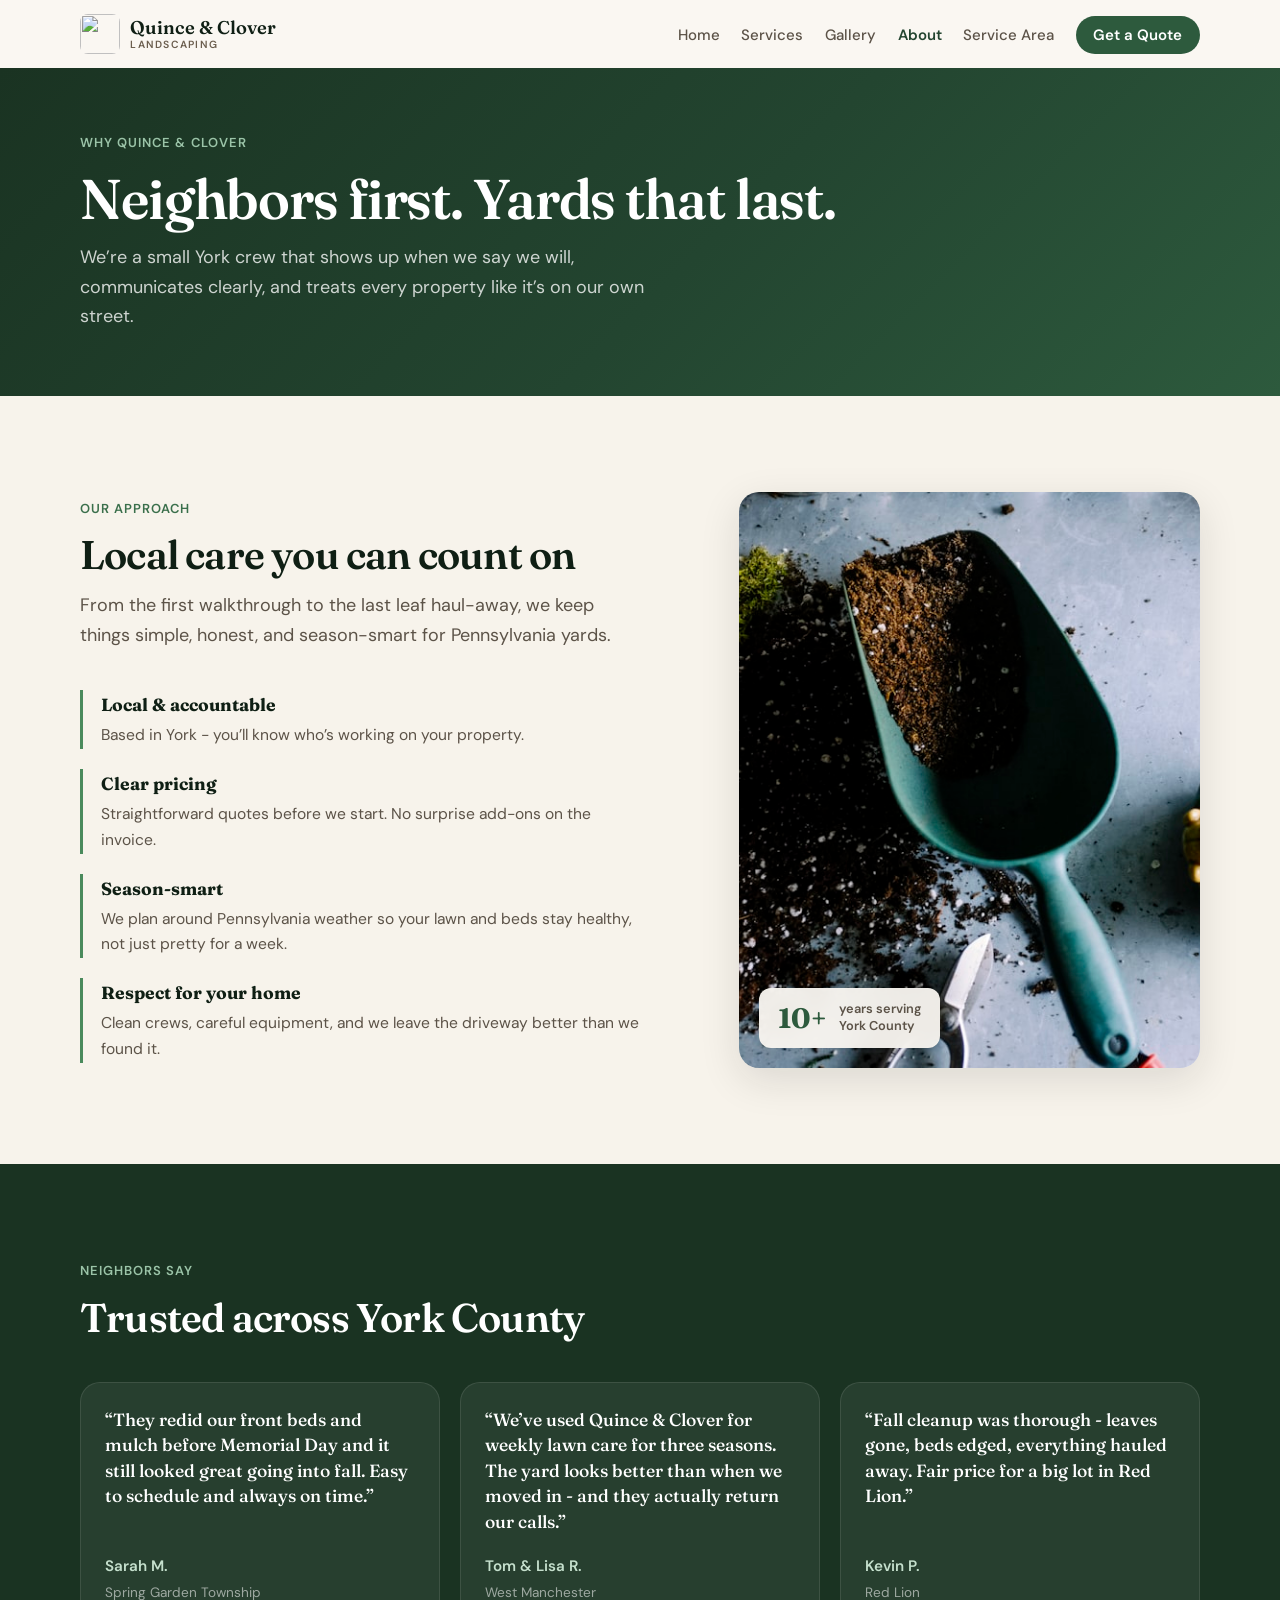
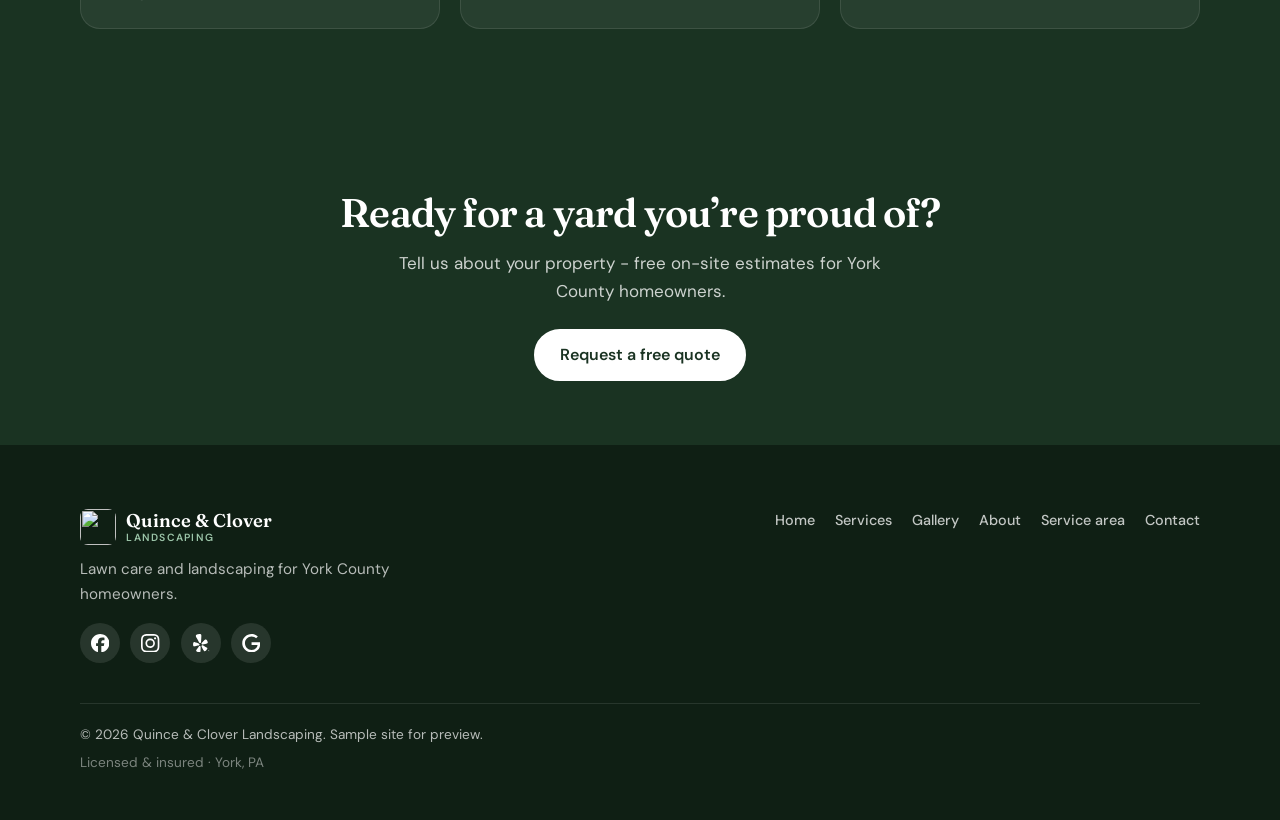
==== about.html @ 478b184a "Version One" ====
<!DOCTYPE html>
<html lang="en">
<head>
  <meta charset="UTF-8">
  <meta name="viewport" content="width=device-width, initial-scale=1.0">
  <meta name="description" content="Why Quince &amp; Clover - local York County landscaping crew with clear pricing and neighbor-first service.">
  <title>About | Quince &amp; Clover Landscaping</title>
  <link rel="preconnect" href="https://fonts.googleapis.com">
  <link rel="preconnect" href="https://fonts.gstatic.com" crossorigin>
  <link href="https://fonts.googleapis.com/css2?family=DM+Sans:ital,opsz,wght@0,9..40,400;0,9..40,500;0,9..40,600;0,9..40,700;1,9..40,400&family=Fraunces:opsz,wght@9..144,500;9..144,600;9..144,700&display=swap" rel="stylesheet">
  <link rel="stylesheet" href="styles.css">
  <script>document.documentElement.classList.add("js");</script>
</head>
<body>
  <a class="skip-link" href="#main">Skip to content</a>
  <header class="site-header">
    <nav class="nav" aria-label="Primary">
      <a class="logo" href="index.html">
        <img class="logo-mark" src="images/logo.png" alt="" width="40" height="40">
        <span class="logo-text">Quince &amp; Clover<span class="logo-sub">Landscaping</span></span>
      </a>
      <button class="nav-toggle" type="button" aria-expanded="false" aria-controls="nav-menu" aria-label="Open menu">
        <span class="nav-toggle-bar"></span>
        <span class="nav-toggle-bar"></span>
        <span class="nav-toggle-bar"></span>
      </button>
      <ul class="nav-menu" id="nav-menu">
        <li><a href="index.html">Home</a></li>
        <li><a href="services.html">Services</a></li>
        <li><a href="gallery.html">Gallery</a></li>
        <li><a href="about.html" aria-current="page">About</a></li>
        <li><a href="service-area.html">Service Area</a></li>
        <li><a href="contact.html" class="nav-cta">Get a Quote</a></li>
      </ul>
    </nav>
  </header>
  <main id="main">
    <header class="page-header">
      <div class="container">
        <p class="eyebrow">Why Quince &amp; Clover</p>
        <h1>Neighbors first. Yards that last.</h1>
        <p class="section-lead">We’re a small York crew that shows up when we say we will, communicates clearly, and treats every property like it’s on our own street.</p>
      </div>
    </header>

    <section class="section why-us" aria-labelledby="why-heading">
      <div class="container why-grid">
        <div class="why-copy">
          <p class="eyebrow">Our approach</p>
          <h2 id="why-heading">Local care you can count on</h2>
          <p class="section-lead">From the first walkthrough to the last leaf haul-away, we keep things simple, honest, and season-smart for Pennsylvania yards.</p>
          <ul class="why-list">
            <li>
              <strong>Local &amp; accountable</strong>
              <span>Based in York - you’ll know who’s working on your property.</span>
            </li>
            <li>
              <strong>Clear pricing</strong>
              <span>Straightforward quotes before we start. No surprise add-ons on the invoice.</span>
            </li>
            <li>
              <strong>Season-smart</strong>
              <span>We plan around Pennsylvania weather so your lawn and beds stay healthy, not just pretty for a week.</span>
            </li>
            <li>
              <strong>Respect for your home</strong>
              <span>Clean crews, careful equipment, and we leave the driveway better than we found it.</span>
            </li>
          </ul>
        </div>
        <figure class="why-visual">
          <img
            src="images/about-crew.jpg"
            alt="Well-maintained garden beds and green lawn"
            width="900"
            height="1100"
            loading="lazy">
          <figcaption class="why-badge">
            <span class="why-badge-num">10+</span>
            <span class="why-badge-label">years serving<br>York County</span>
          </figcaption>
        </figure>
      </div>
    </section>

    <section class="section testimonials" aria-labelledby="testimonials-heading">
      <div class="container">
        <header class="section-header">
          <p class="eyebrow">Neighbors say</p>
          <h2 id="testimonials-heading">Trusted across York County</h2>
        </header>
        <div class="testimonial-grid">
          <blockquote class="testimonial">
            <p>“They redid our front beds and mulch before Memorial Day and it still looked great going into fall. Easy to schedule and always on time.”</p>
            <footer>
              <cite>Sarah M.</cite>
              <span>Spring Garden Township</span>
            </footer>
          </blockquote>
          <blockquote class="testimonial">
            <p>“We’ve used Quince &amp; Clover for weekly lawn care for three seasons. The yard looks better than when we moved in - and they actually return our calls.”</p>
            <footer>
              <cite>Tom &amp; Lisa R.</cite>
              <span>West Manchester</span>
            </footer>
          </blockquote>
          <blockquote class="testimonial">
            <p>“Fall cleanup was thorough - leaves gone, beds edged, everything hauled away. Fair price for a big lot in Red Lion.”</p>
            <footer>
              <cite>Kevin P.</cite>
              <span>Red Lion</span>
            </footer>
          </blockquote>
        </div>
      </div>
    </section>
    <section class="cta-band" aria-labelledby="cta-heading">
      <div class="container">
        <h2 id="cta-heading">Ready for a yard you’re proud of?</h2>
        <p>Tell us about your property - free on-site estimates for York County homeowners.</p>
        <a class="btn btn-primary" href="contact.html">Request a free quote</a>
      </div>
    </section>

  </main>
  <footer class="site-footer">
    <div class="container footer-grid">
      <div class="footer-brand">
        <a class="logo logo--footer" href="index.html">
          <img class="logo-mark" src="images/logo.png" alt="" width="40" height="40">
          <span class="logo-text">Quince &amp; Clover<span class="logo-sub">Landscaping</span></span>
        </a>
        <p>Lawn care and landscaping for York County homeowners.</p>
          <div class="social-links social-links--footer" aria-label="Social media">
            <a class="social-link" href="https://www.facebook.com/" target="_blank" rel="noopener noreferrer" aria-label="Facebook"><svg viewBox="0 0 24 24" width="20" height="20" aria-hidden="true" focusable="false" xmlns="http://www.w3.org/2000/svg"><path fill="currentColor" d="M9.101 23.691v-7.98H6.627v-3.667h2.474v-1.58c0-4.085 1.848-5.978 5.858-5.978.401 0 .955.042 1.468.103a8.68 8.68 0 0 1 1.141.195v3.325a8.623 8.623 0 0 0-.653-.036 26.805 26.805 0 0 0-.733-.009c-.707 0-1.259.096-1.675.309a1.686 1.686 0 0 0-.679.622c-.258.42-.374.995-.374 1.752v1.297h3.919l-.386 2.103-.287 1.564h-3.246v8.245C19.396 23.238 24 18.179 24 12.044c0-6.627-5.373-12-12-12s-12 5.373-12 12c0 5.628 3.874 10.35 9.101 11.647Z"/></svg></a>
            <a class="social-link" href="https://www.instagram.com/" target="_blank" rel="noopener noreferrer" aria-label="Instagram"><svg viewBox="0 0 24 24" width="20" height="20" aria-hidden="true" focusable="false" xmlns="http://www.w3.org/2000/svg"><path fill="currentColor" d="M7.0301.084c-1.2768.0602-2.1487.264-2.911.5634-.7888.3075-1.4575.72-2.1228 1.3877-.6652.6677-1.075 1.3368-1.3802 2.127-.2954.7638-.4956 1.6365-.552 2.914-.0564 1.2775-.0689 1.6882-.0626 4.947.0062 3.2586.0206 3.6671.0825 4.9473.061 1.2765.264 2.1482.5635 2.9107.308.7889.72 1.4573 1.388 2.1228.6679.6655 1.3365 1.0743 2.1285 1.38.7632.295 1.6361.4961 2.9134.552 1.2773.056 1.6884.069 4.9462.0627 3.2578-.0062 3.668-.0207 4.9478-.0814 1.28-.0607 2.147-.2652 2.9098-.5633.7889-.3086 1.4578-.72 2.1228-1.3881.665-.6682 1.0745-1.3378 1.3795-2.1284.2957-.7632.4966-1.636.552-2.9124.056-1.2809.0692-1.6898.063-4.948-.0063-3.2583-.021-3.6668-.0817-4.9465-.0607-1.2797-.264-2.1487-.5633-2.9117-.3084-.7889-.72-1.4568-1.3876-2.1228C21.2982 1.33 20.628.9208 19.8378.6165 19.074.321 18.2017.1197 16.9244.0645 15.6471.0093 15.236-.005 11.977.0014 8.718.0076 8.31.0215 7.0301.0839m.1402 21.6932c-1.17-.0509-1.8053-.2453-2.2287-.408-.5606-.216-.96-.4771-1.3819-.895-.422-.4178-.6811-.8186-.9-1.378-.1644-.4234-.3624-1.058-.4171-2.228-.0595-1.2645-.072-1.6442-.079-4.848-.007-3.2037.0053-3.583.0607-4.848.05-1.169.2456-1.805.408-2.2282.216-.5613.4762-.96.895-1.3816.4188-.4217.8184-.6814 1.3783-.9003.423-.1651 1.0575-.3614 2.227-.4171 1.2655-.06 1.6447-.072 4.848-.079 3.2033-.007 3.5835.005 4.8495.0608 1.169.0508 1.8053.2445 2.228.408.5608.216.96.4754 1.3816.895.4217.4194.6816.8176.9005 1.3787.1653.4217.3617 1.056.4169 2.2263.0602 1.2655.0739 1.645.0796 4.848.0058 3.203-.0055 3.5834-.061 4.848-.051 1.17-.245 1.8055-.408 2.2294-.216.5604-.4763.96-.8954 1.3814-.419.4215-.8181.6811-1.3783.9-.4224.1649-1.0577.3617-2.2262.4174-1.2656.0595-1.6448.072-4.8493.079-3.2045.007-3.5825-.006-4.848-.0608M16.953 5.5864A1.44 1.44 0 1 0 18.39 4.144a1.44 1.44 0 0 0-1.437 1.4424M5.8385 12.012c.0067 3.4032 2.7706 6.1557 6.173 6.1493 3.4026-.0065 6.157-2.7701 6.1506-6.1733-.0065-3.4032-2.771-6.1565-6.174-6.1498-3.403.0067-6.156 2.771-6.1496 6.1738M8 12.0077a4 4 0 1 1 4.008 3.9921A3.9996 3.9996 0 0 1 8 12.0077"/></svg></a>
            <a class="social-link" href="https://www.yelp.com/" target="_blank" rel="noopener noreferrer" aria-label="Yelp"><svg viewBox="0 0 24 24" width="20" height="20" aria-hidden="true" focusable="false" xmlns="http://www.w3.org/2000/svg"><path fill="currentColor" d="m7.6885 15.1415-3.6715.8483c-.3769.0871-.755.183-1.1452.155-.2611-.0188-.5122-.0414-.7606-.213a1.179 1.179 0 0 1-.331-.3594c-.3486-.5519-.3656-1.3661-.3697-2.0004a6.2874 6.2874 0 0 1 .3314-2.0642 1.857 1.857 0 0 1 .1073-.2474 2.3426 2.3426 0 0 1 .1255-.2165 2.4572 2.4572 0 0 1 .1563-.1975 1.1736 1.1736 0 0 1 .399-.2831 1.082 1.082 0 0 1 .4592-.0837c.2355.0016.5139.052.91.1734.0555.0191.1237.0382.1856.0572.3277.1013.7048.2404 1.1499.3987.6863.2404 1.3663.487 2.0463.7397l1.2117.4423c.2217.0807.4363.18.6412.297.174.0984.3273.2298.4512.387a1.217 1.217 0 0 1 .192.4309 1.2205 1.2205 0 0 1-.872 1.4522c-.0468.0151-.0852.0239-.1085.0293l-1.105.2553-.0031-.001zM18.8208 7.565a1.8506 1.8506 0 0 0-.2042-.1754 2.4082 2.4082 0 0 0-.2077-.1394 2.3607 2.3607 0 0 0-.2269-.109 1.1705 1.1705 0 0 0-.482-.0796 1.0862 1.0862 0 0 0-.4498.1263c-.2107.1048-.4388.2732-.742.5551-.042.0417-.0947.0886-.142.133-.2502.2351-.5286.5252-.8599.863a114.6363 114.6363 0 0 0-1.5166 1.5629l-.8962.9293a4.1897 4.1897 0 0 0-.4466.5483 1.541 1.541 0 0 0-.2364.5459 1.2199 1.2199 0 0 0 .0107.4518l.0046.02a1.218 1.218 0 0 0 1.4184.923 1.162 1.162 0 0 0 .1105-.0213l4.7781-1.104c.3766-.087.7587-.1667 1.097-.3631.2269-.1316.4428-.262.5909-.5252a1.1793 1.1793 0 0 0 .1405-.4683c.0733-.6512-.2668-1.3908-.5403-1.963a6.2792 6.2792 0 0 0-1.2001-1.7103zM8.9703.0754a8.6724 8.6724 0 0 0-.83.1564c-.2754.066-.548.1383-.8146.2236-.868.2844-2.0884.8063-2.295 1.8065-.1165.5655.1595 1.1439.3737 1.66.2595.6254.614 1.1889.9373 1.7777.8543 1.5545 1.7245 3.0993 2.5922 4.6457.259.4617.5416 1.0464 1.043 1.2856a1.058 1.058 0 0 0 .1013.0383c.2248.0851.4699.1016.7041.0471a4.3015 4.3015 0 0 0 .0418-.0097 1.2136 1.2136 0 0 0 .5658-.3397 1.1033 1.1033 0 0 0 .079-.0822c.3463-.435.3454-1.0833.3764-1.6134.1042-1.771.2139-3.5423.3009-5.3142.0332-.6712.1055-1.3333.0655-2.0096-.0328-.5579-.0368-1.1984-.3891-1.6563-.6218-.8073-1.9476-.741-2.8523-.6158zm2.084 15.9505a1.1053 1.1053 0 0 0-1.2306-.4145 1.1398 1.1398 0 0 0-.1526.0633 1.4806 1.4806 0 0 0-.2171.1354c-.1992.1475-.3668.3392-.5196.5315-.0386.049-.074.1143-.12.1562l-.7686 1.0573a113.9168 113.9168 0 0 0-1.2913 1.789c-.278.3895-.5184.7184-.7083 1.0094-.036.0547-.0734.116-.1075.1647-.2277.3522-.3566.6092-.4228.8381a1.0945 1.0945 0 0 0-.046.4721c.0211.1655.0768.3246.1635.467.046.0715.0957.1406.1487.207a2.334 2.334 0 0 0 .1754.1825 1.843 1.843 0 0 0 .2108.1732c.5304.369 1.1112.6342 1.722.8391a6.0958 6.0958 0 0 0 1.5716.3004c.091.0046.1821.0025.2728-.006a2.3878 2.3878 0 0 0 .2506-.0351 2.3862 2.3862 0 0 0 .2447-.071 1.1927 1.1927 0 0 0 .4175-.2658c.1127-.113.1994-.249.2541-.3989.0889-.2214.1473-.5026.1857-.92.0034-.0593.0118-.1305.0177-.1958.0304-.3463.0443-.7531.0666-1.2315.0375-.7357.067-1.4681.0903-2.2026 0 0 .0495-1.3053.0494-1.306.0113-.3008.002-.6342-.0814-.9336a1.396 1.396 0 0 0-.1756-.4054zm8.6754 2.0439c-.1605-.176-.3878-.3514-.7462-.5682-.0518-.0288-.1124-.0674-.1684-.1009-.2985-.1795-.658-.3684-1.078-.5965a120.7615 120.7615 0 0 0-1.9427-1.042l-1.1515-.6107c-.0597-.0175-.1203-.0607-.1766-.0878-.2212-.1058-.4558-.2045-.6992-.2498a1.4915 1.4915 0 0 0-.2545-.0265 1.1527 1.1527 0 0 0-.1648.01 1.1077 1.1077 0 0 0-.9227.9133 1.4186 1.4186 0 0 0 .0159.439c.0563.3065.1932.6096.3346.875l.615 1.1526c.3422.65.6884 1.2963 1.0435 1.9406.229.4202.4196.7799.5982 1.078.0338.056.0721.1163.1011.1682.2173.3584.392.584.569.7458.1146.1107.252.195.4026.247.1583.0525.326.071.4919.0546a2.368 2.368 0 0 0 .251-.0435c.0817-.022.1622-.048.241-.0784a1.863 1.863 0 0 0 .2475-.1143 6.1018 6.1018 0 0 0 1.2818-.9597c.4596-.4522.8659-.9454 1.182-1.51.044-.08.0819-.163.1138-.2483a2.49 2.49 0 0 0 .0773-.2411c.0186-.083.033-.1669.0429-.2513a1.188 1.188 0 0 0-.0565-.491 1.0933 1.0933 0 0 0-.248-.4041zm2.86 3.742a.8523.8523 0 0 1-.111.4236c-.074.132-.178.2377-.3115.3172a.8428.8428 0 0 1-.4385.119.847.847 0 0 1-.4373-.1179.8526.8526 0 0 1-.3125-.3171.8548.8548 0 0 1-.111-.4248c0-.1526.038-.2958.1143-.4294a.8405.8405 0 0 1 .315-.3159.849.849 0 0 1 .4315-.1156.8514.8514 0 0 1 .4294.1144.84.84 0 0 1 .316.3148.8494.8494 0 0 1 .1156.4317zm-.1202 0c0-.1328-.0332-.256-.0996-.3698s-.1564-.2038-.2702-.2702a.7125.7125 0 0 0-.371-.1007.7204.7204 0 0 0-.3698.0996.7487.7487 0 0 0-.2713.2702.7181.7181 0 0 0-.0996.3709c0 .132.0332.2557.0996.371a.7355.7355 0 0 0 .2713.2713.7354.7354 0 0 0 .3698.0985.7205.7205 0 0 0 .3698-.0996.7423.7423 0 0 0 .2702-.2691.7186.7186 0 0 0 .1008-.3721zm-.577.0584.2724.4522h-.1922l-.237-.4052h-.1546v.4052h-.1695v-1.02h.2988c.1268 0 .2195.0247.2783.0744.0595.0496.0892.1252.0892.2267a.2785.2785 0 0 1-.0492.1625c-.032.0466-.0775.0813-.1362.1042zm-.0412-.1408a.1532.1532 0 0 0 .056-.1214c0-.0573-.0164-.0981-.0491-.1225-.0329-.0251-.0847-.0377-.1557-.0377h-.1214v.3285h.1237c.061 0 .1098-.0157.1465-.047z"/></svg></a>
            <a class="social-link" href="https://www.google.com/maps" target="_blank" rel="noopener noreferrer" aria-label="Google"><svg viewBox="0 0 24 24" width="20" height="20" aria-hidden="true" focusable="false" xmlns="http://www.w3.org/2000/svg"><path fill="currentColor" d="M12.48 10.92v3.28h7.84c-.24 1.84-.853 3.187-1.787 4.133-1.147 1.147-2.933 2.4-6.053 2.4-4.827 0-8.6-3.893-8.6-8.72s3.773-8.72 8.6-8.72c2.6 0 4.507 1.027 5.907 2.347l2.307-2.307C18.747 1.44 16.133 0 12.48 0 5.867 0 .307 5.387.307 12s5.56 12 12.173 12c3.573 0 6.267-1.173 8.373-3.36 2.16-2.16 2.84-5.213 2.84-7.667 0-.76-.053-1.467-.173-2.053H12.48z"/></svg></a>
          </div>
      </div>
      <nav class="footer-nav" aria-label="Footer">
        <a href="index.html">Home</a>
        <a href="services.html">Services</a>
        <a href="gallery.html">Gallery</a>
        <a href="about.html">About</a>
        <a href="service-area.html">Service area</a>
        <a href="contact.html">Contact</a>
      </nav>
      <div class="footer-meta">
        <p>&copy; <span id="year">2026</span> Quince &amp; Clover Landscaping. Sample site for preview.</p>
        <p class="footer-legal">Licensed &amp; insured · York, PA</p>
      </div>
    </div>
  </footer>

  <script src="script.js" defer></script>
</body>
</html>
---- styles.css ----
/* Quince & Clover Landscaping - sample marketing site
   Palette: fresh greens + warm neutrals (not purple SaaS) */

:root {
  --green-950: #0f1f14;
  --green-900: #1a3322;
  --green-800: #234530;
  --green-700: #2d5a3d;
  --green-600: #3a6f4b;
  --green-500: #4a8a5c;
  --green-100: #e8f2eb;
  --green-50: #f3f8f4;

  --cream: #f7f3eb;
  --sand: #ebe4d6;
  --warm-100: #faf7f2;
  --warm-200: #e8e0d4;
  --warm-400: #a89880;
  --warm-600: #6b5e4e;
  --ink: #1c1915;
  --ink-muted: #5c5348;

  --white: #ffffff;
  --radius: 12px;
  --radius-lg: 20px;
  --shadow: 0 4px 24px rgba(28, 25, 21, 0.08);
  --shadow-lg: 0 12px 40px rgba(28, 25, 21, 0.12);

  --font-sans: "DM Sans", system-ui, -apple-system, sans-serif;
  --font-display: "Fraunces", Georgia, "Times New Roman", serif;

  --space-xs: 0.5rem;
  --space-sm: 1rem;
  --space-md: 1.5rem;
  --space-lg: 2.5rem;
  --space-xl: 4rem;
  --space-2xl: 6rem;

  --header-h: 4.25rem;
  --max: 1120px;
  --ease: cubic-bezier(0.25, 0.1, 0.25, 1);
}

*,
*::before,
*::after {
  box-sizing: border-box;
}

html {
  scroll-behavior: smooth;
  scroll-padding-top: calc(var(--header-h) + 0.75rem);
}

body {
  margin: 0;
  font-family: var(--font-sans);
  font-size: 1.0625rem;
  line-height: 1.65;
  color: var(--ink);
  background: var(--warm-100);
  -webkit-font-smoothing: antialiased;
}


/* -- First-load entrance -- */
body.is-booting .site-header {
  opacity: 0;
  transform: translateY(-10px);
}

body.is-booting .hero-content > *,
body.is-booting .page-header > *,
body.is-booting .hero-media img {
  opacity: 0;
  transform: translateY(18px);
}

body:not(.is-booting) .site-header {
  transition: opacity 0.7s var(--ease), transform 0.7s var(--ease),
    background 0.25s var(--ease), box-shadow 0.25s var(--ease),
    backdrop-filter 0.25s var(--ease);
  opacity: 1;
  transform: none;
}

body:not(.is-booting) .hero-content > * {
  animation: rise-in 0.8s var(--ease) both;
}

body:not(.is-booting) .hero-content > *:nth-child(1) { animation-delay: 0.08s; }
body:not(.is-booting) .hero-content > *:nth-child(2) { animation-delay: 0.18s; }
body:not(.is-booting) .hero-content > *:nth-child(3) { animation-delay: 0.28s; }
body:not(.is-booting) .hero-content > *:nth-child(4) { animation-delay: 0.38s; }
body:not(.is-booting) .hero-content > *:nth-child(5) { animation-delay: 0.48s; }

body:not(.is-booting) .page-header > * {
  animation: rise-in 0.75s var(--ease) both;
}

body:not(.is-booting) .page-header > *:nth-child(1) { animation-delay: 0.06s; }
body:not(.is-booting) .page-header > *:nth-child(2) { animation-delay: 0.16s; }
body:not(.is-booting) .page-header > *:nth-child(3) { animation-delay: 0.26s; }

body:not(.is-booting) .hero-media img {
  animation: hero-zoom 1.2s var(--ease) both;
}

@keyframes rise-in {
  from {
    opacity: 0;
    transform: translateY(18px);
  }
  to {
    opacity: 1;
    transform: none;
  }
}

@keyframes hero-zoom {
  from {
    opacity: 0;
    transform: scale(1.06);
  }
  to {
    opacity: 1;
    transform: scale(1);
  }
}

.reveal {
  opacity: 0;
  transform: translateY(22px);
  transition: opacity 0.7s var(--ease), transform 0.7s var(--ease);
  transition-delay: var(--reveal-delay, 0ms);
}

.reveal.is-in {
  opacity: 1;
  transform: none;
}


img {
  max-width: 100%;
  height: auto;
  display: block;
}

a {
  color: var(--green-700);
  text-decoration-thickness: 1.5px;
  text-underline-offset: 0.18em;
}

a:hover {
  color: var(--green-900);
}

h1, h2, h3 {
  font-family: var(--font-display);
  font-weight: 600;
  line-height: 1.2;
  letter-spacing: -0.02em;
  color: var(--green-950);
  margin: 0 0 0.75rem;
}

h1 { font-size: clamp(2.25rem, 5vw, 3.5rem); }
h2 { font-size: clamp(1.75rem, 3.5vw, 2.5rem); }
h3 { font-size: 1.2rem; margin-bottom: 0.5rem; }

p { margin: 0 0 1rem; }

ul { margin: 0; padding: 0; list-style: none; }

address { font-style: normal; }

.container {
  width: min(100% - 2rem, var(--max));
  margin-inline: auto;
}

.skip-link {
  position: absolute;
  left: 1rem;
  top: -100%;
  z-index: 1000;
  padding: 0.75rem 1.25rem;
  background: var(--green-800);
  color: var(--white);
  border-radius: var(--radius);
  text-decoration: none;
  font-weight: 600;
}

.skip-link:focus {
  top: 1rem;
}

.eyebrow {
  font-size: 0.8125rem;
  font-weight: 600;
  letter-spacing: 0.08em;
  text-transform: uppercase;
  color: var(--green-600);
  margin: 0 0 0.75rem;
}

.section-lead {
  color: var(--ink-muted);
  font-size: 1.125rem;
  max-width: 36rem;
  margin-bottom: 0;
}

.section-header {
  margin-bottom: var(--space-lg);
  max-width: 40rem;
}

.section {
  padding: var(--space-2xl) 0;
}

/* -- Buttons -- */
.btn {
  display: inline-flex;
  align-items: center;
  justify-content: center;
  gap: 0.5rem;
  padding: 0.875rem 1.5rem;
  font-family: inherit;
  font-size: 1rem;
  font-weight: 600;
  line-height: 1.25;
  border-radius: 999px;
  border: 2px solid transparent;
  cursor: pointer;
  text-decoration: none;
  transition: background 0.2s var(--ease), color 0.2s var(--ease), border-color 0.2s var(--ease), transform 0.15s var(--ease);
}

.btn:focus-visible {
  outline: 3px solid var(--green-500);
  outline-offset: 3px;
}

.btn-primary {
  background: var(--green-700);
  color: var(--white);
  border-color: var(--green-700);
}

.btn-primary:hover {
  background: var(--green-800);
  border-color: var(--green-800);
  color: var(--white);
}

.btn-ghost {
  background: transparent;
  color: var(--white);
  border-color: rgba(255, 255, 255, 0.55);
}

.btn-ghost:hover {
  background: rgba(255, 255, 255, 0.12);
  color: var(--white);
  border-color: var(--white);
}

.btn-block {
  width: 100%;
}

/* -- Header / Nav -- */
.site-header {
  position: sticky;
  top: 0;
  z-index: 100;
  height: var(--header-h);
  background: rgba(250, 247, 242, 0.92);
  backdrop-filter: blur(12px);
  border-bottom: 1px solid transparent;
  transition: border-color 0.2s, box-shadow 0.2s;
}

.site-header.is-scrolled {
  border-bottom-color: var(--warm-200);
  box-shadow: 0 1px 0 rgba(28, 25, 21, 0.04);
}

.nav {
  display: flex;
  align-items: center;
  justify-content: space-between;
  height: var(--header-h);
  width: min(100% - 2rem, var(--max));
  margin-inline: auto;
}

.logo {
  display: flex;
  align-items: center;
  gap: 0.65rem;
  text-decoration: none;
  color: var(--green-950);
}

.logo:hover { color: var(--green-950); }

.logo-mark {
  width: 2.5rem;
  height: 2.5rem;
  border-radius: 8px;
  object-fit: cover;
  flex-shrink: 0;
  display: block;
}

/* logo-mark::after removed - using logo.png */

.logo-text {
  font-family: var(--font-display);
  font-weight: 600;
  font-size: 1.15rem;
  line-height: 1.15;
  display: flex;
  flex-direction: column;
}

.logo-sub {
  font-family: var(--font-sans);
  font-size: 0.65rem;
  font-weight: 600;
  letter-spacing: 0.12em;
  text-transform: uppercase;
  color: var(--warm-600);
}

.nav-menu {
  display: flex;
  align-items: center;
  gap: 0.15rem 1.35rem;
}

.nav-menu a {
  text-decoration: none;
  color: var(--ink-muted);
  font-weight: 500;
  font-size: 0.9375rem;
  padding: 0.35rem 0;
}

.nav-menu a:hover {
  color: var(--green-800);
}

.nav-cta {
  padding: 0.55rem 1.1rem !important;
  background: var(--green-700);
  color: var(--white) !important;
  border-radius: 999px;
  font-weight: 600 !important;
}

.nav-cta:hover {
  background: var(--green-800);
  color: var(--white) !important;
}

.nav-toggle {
  display: none;
  flex-direction: column;
  justify-content: center;
  gap: 5px;
  width: 2.75rem;
  height: 2.75rem;
  padding: 0.6rem;
  border: none;
  background: transparent;
  cursor: pointer;
  border-radius: 8px;
}

.nav-toggle:focus-visible {
  outline: 3px solid var(--green-500);
  outline-offset: 2px;
}

.nav-toggle-bar {
  display: block;
  height: 2px;
  width: 100%;
  background: var(--green-900);
  border-radius: 1px;
  transition: transform 0.2s, opacity 0.2s;
}

.nav-toggle[aria-expanded="true"] .nav-toggle-bar:nth-child(1) {
  transform: translateY(7px) rotate(45deg);
}
.nav-toggle[aria-expanded="true"] .nav-toggle-bar:nth-child(2) {
  opacity: 0;
}
.nav-toggle[aria-expanded="true"] .nav-toggle-bar:nth-child(3) {
  transform: translateY(-7px) rotate(-45deg);
}

@media (max-width: 860px) {
  .nav-toggle { display: flex; }

  .nav-menu {
    position: fixed;
    inset: var(--header-h) 0 auto 0;
    flex-direction: column;
    align-items: stretch;
    gap: 0;
    padding: 1rem 1.25rem 1.5rem;
    background: var(--warm-100);
    border-bottom: 1px solid var(--warm-200);
    box-shadow: var(--shadow);
    transform: translateY(-0.5rem);
    opacity: 0;
    visibility: hidden;
    pointer-events: none;
    transition: opacity 0.2s, visibility 0.2s, transform 0.2s;
  }

  .nav-menu.is-open {
    opacity: 1;
    visibility: visible;
    pointer-events: auto;
    transform: translateY(0);
  }

  .nav-menu a {
    padding: 0.85rem 0.5rem;
    border-bottom: 1px solid var(--warm-200);
  }

  .nav-cta {
    margin-top: 0.75rem;
    text-align: center;
    border-bottom: none !important;
  }
}

/* -- Hero -- */
.hero {
  position: relative;
  min-height: min(88vh, 720px);
  display: flex;
  align-items: flex-end;
  color: var(--white);
  overflow: hidden;
}

.hero-media {
  position: absolute;
  inset: 0;
}

.hero-media img {
  width: 100%;
  height: 100%;
  object-fit: cover;
  object-position: center 40%;
}

.hero-scrim {
  position: absolute;
  inset: 0;
  background:
    linear-gradient(105deg, rgba(15, 31, 20, 0.88) 0%, rgba(15, 31, 20, 0.55) 48%, rgba(15, 31, 20, 0.35) 100%),
    linear-gradient(to top, rgba(15, 31, 20, 0.7) 0%, transparent 45%);
}

.hero-content {
  position: relative;
  z-index: 1;
  padding: var(--space-xl) 0 var(--space-2xl);
  max-width: 40rem;
  margin-left: max(1rem, calc((100% - var(--max)) / 2));
  margin-right: auto;
  width: min(100% - 2rem, 40rem);
}

.hero .eyebrow {
  color: #b8d4c0;
}

.hero h1 {
  color: var(--white);
  margin-bottom: 1rem;
}

.hero-lead {
  font-size: 1.125rem;
  color: rgba(255, 255, 255, 0.88);
  margin-bottom: 1.75rem;
  max-width: 34rem;
}

.hero-actions {
  display: flex;
  flex-wrap: wrap;
  gap: 0.75rem;
  margin-bottom: 2rem;
}

.hero-trust {
  display: flex;
  flex-wrap: wrap;
  gap: 0.75rem 1.5rem;
  font-size: 0.875rem;
  font-weight: 500;
  color: rgba(255, 255, 255, 0.75);
}

.hero-trust li {
  display: flex;
  align-items: center;
  gap: 0.4rem;
}

.hero-trust li::before {
  content: "";
  width: 6px;
  height: 6px;
  border-radius: 50%;
  background: var(--green-500);
  flex-shrink: 0;
}

/* -- Services -- */
.services {
  background: var(--white);
}

.card-grid {
  display: grid;
  grid-template-columns: repeat(auto-fill, minmax(16.5rem, 1fr));
  gap: 1.25rem;
}

.card {
  padding: 1.5rem 1.35rem;
  background: var(--green-50);
  border: 1px solid var(--green-100);
  border-radius: var(--radius-lg);
  transition: border-color 0.2s, box-shadow 0.2s, transform 0.2s;
}

.card:hover {
  border-color: #c5dbc9;
  box-shadow: var(--shadow);
  transform: translateY(-2px);
}

.card-icon {
  width: 2.75rem;
  height: 2.75rem;
  display: flex;
  align-items: center;
  justify-content: center;
  background: var(--white);
  border-radius: 10px;
  color: var(--green-700);
  margin-bottom: 1rem;
  box-shadow: 0 1px 3px rgba(28, 25, 21, 0.06);
}

.card-icon svg {
  width: 1.35rem;
  height: 1.35rem;
}

.card p {
  color: var(--ink-muted);
  font-size: 0.975rem;
  margin: 0;
}

/* -- Why us -- */
.why-us {
  background: var(--cream);
}

.why-grid {
  display: grid;
  gap: var(--space-xl);
  align-items: center;
}

@media (min-width: 840px) {
  .why-grid {
    grid-template-columns: 1.1fr 0.9fr;
    gap: var(--space-2xl);
  }
}

.why-list {
  margin-top: var(--space-lg);
  display: flex;
  flex-direction: column;
  gap: 1.25rem;
}

.why-list li {
  display: grid;
  gap: 0.25rem;
  padding-left: 1.15rem;
  border-left: 3px solid var(--green-500);
}

.why-list strong {
  font-family: var(--font-display);
  font-size: 1.1rem;
  color: var(--green-950);
}

.why-list span {
  color: var(--ink-muted);
  font-size: 0.975rem;
}

.why-visual {
  position: relative;
  margin: 0;
  border-radius: var(--radius-lg);
  overflow: hidden;
  box-shadow: var(--shadow-lg);
}

.why-visual img {
  width: 100%;
  aspect-ratio: 4 / 5;
  object-fit: cover;
}

.why-badge {
  position: absolute;
  bottom: 1.25rem;
  left: 1.25rem;
  display: flex;
  align-items: center;
  gap: 0.75rem;
  padding: 0.85rem 1.15rem;
  background: rgba(250, 247, 242, 0.95);
  backdrop-filter: blur(8px);
  border-radius: var(--radius);
  box-shadow: var(--shadow);
  margin: 0;
}

.why-badge-num {
  font-family: var(--font-display);
  font-size: 1.75rem;
  font-weight: 700;
  color: var(--green-700);
  line-height: 1;
}

.why-badge-label {
  font-size: 0.8rem;
  font-weight: 600;
  color: var(--ink-muted);
  line-height: 1.3;
}

/* -- Gallery -- */
.gallery {
  background: var(--white);
}

.gallery-grid {
  display: grid;
  grid-template-columns: 1fr 1fr;
  gap: 0.85rem;
}

@media (min-width: 700px) {
  .gallery-grid {
    grid-template-columns: 1.4fr 1fr 1fr;
    grid-template-rows: auto auto;
    gap: 1rem;
  }

  .gallery-item--wide:first-child {
    grid-column: 1;
    grid-row: 1 / 3;
  }

  .gallery-item--wide:first-child img {
    height: 100%;
    aspect-ratio: auto;
  }

  .gallery-item--wide:last-child {
    grid-column: 2 / 4;
  }
}

.gallery-item {
  margin: 0;
  border-radius: var(--radius);
  overflow: hidden;
  background: var(--sand);
}

.gallery-item img {
  width: 100%;
  aspect-ratio: 4 / 3;
  object-fit: cover;
  transition: transform 0.45s var(--ease);
}

.gallery-item:hover img {
  transform: scale(1.03);
}

@media (min-width: 700px) {
  .gallery-item:not(.gallery-item--wide) img {
    aspect-ratio: 3 / 4;
  }

  .gallery-item--wide:last-child img {
    aspect-ratio: 21 / 9;
  }
}

/* -- Testimonials -- */
.testimonials {
  background: var(--green-900);
  color: rgba(255, 255, 255, 0.88);
}

.testimonials .eyebrow {
  color: #9bc4a8;
}

.testimonials h2 {
  color: var(--white);
}

.testimonial-grid {
  display: grid;
  gap: 1.25rem;
}

@media (min-width: 720px) {
  .testimonial-grid {
    grid-template-columns: repeat(3, 1fr);
  }
}

.testimonial {
  margin: 0;
  padding: 1.5rem;
  background: rgba(255, 255, 255, 0.06);
  border: 1px solid rgba(255, 255, 255, 0.1);
  border-radius: var(--radius-lg);
  display: flex;
  flex-direction: column;
  gap: 1.25rem;
}

.testimonial p {
  font-family: var(--font-display);
  font-size: 1.1rem;
  font-weight: 500;
  line-height: 1.45;
  color: var(--white);
  margin: 0;
  flex: 1;
}

.testimonial footer {
  display: flex;
  flex-direction: column;
  gap: 0.15rem;
}

.testimonial cite {
  font-style: normal;
  font-weight: 600;
  color: #c5e0cd;
  font-size: 0.95rem;
}

.testimonial footer span {
  font-size: 0.85rem;
  color: rgba(255, 255, 255, 0.55);
}

/* -- Service area -- */
.service-area {
  background: var(--cream);
}

.area-inner {
  display: grid;
  gap: var(--space-lg);
}

@media (min-width: 800px) {
  .area-inner {
    grid-template-columns: 1fr 1.2fr;
    align-items: start;
    gap: var(--space-xl);
  }
}

.town-list {
  display: grid;
  grid-template-columns: repeat(2, 1fr);
  gap: 0.65rem 1rem;
}

@media (min-width: 500px) {
  .town-list {
    grid-template-columns: repeat(3, 1fr);
  }
}

.town-list li {
  padding: 0.7rem 1rem;
  background: var(--white);
  border: 1px solid var(--warm-200);
  border-radius: 10px;
  font-weight: 500;
  font-size: 0.95rem;
  color: var(--green-900);
  text-align: center;
}

/* -- Contact -- */
.contact {
  background: var(--white);
}

.contact-grid {
  display: grid;
  gap: var(--space-xl);
}

@media (min-width: 840px) {
  .contact-grid {
    grid-template-columns: 0.9fr 1.1fr;
    gap: var(--space-2xl);
    align-items: start;
  }
}

.contact-details {
  margin-top: var(--space-lg);
  display: flex;
  flex-direction: column;
  gap: 1.15rem;
}

.contact-label {
  display: block;
  font-size: 0.75rem;
  font-weight: 600;
  letter-spacing: 0.06em;
  text-transform: uppercase;
  color: var(--warm-600);
  margin-bottom: 0.2rem;
}

.contact-details a {
  font-weight: 600;
  text-decoration: none;
  color: var(--green-800);
}

.contact-details a:hover {
  text-decoration: underline;
}

.contact-form {
  padding: 1.75rem;
  background: var(--cream);
  border: 1px solid var(--warm-200);
  border-radius: var(--radius-lg);
}

.form-row {
  margin-bottom: 1.1rem;
}

.form-row.two-col {
  display: grid;
  gap: 1rem;
}

@media (min-width: 520px) {
  .form-row.two-col {
    grid-template-columns: 1fr 1fr;
  }
}

.contact-form label {
  display: block;
  font-size: 0.875rem;
  font-weight: 600;
  color: var(--green-950);
  margin-bottom: 0.35rem;
}

.contact-form input,
.contact-form select,
.contact-form textarea {
  width: 100%;
  padding: 0.75rem 0.9rem;
  font-family: inherit;
  font-size: 1rem;
  color: var(--ink);
  background: var(--white);
  border: 1.5px solid var(--warm-200);
  border-radius: 10px;
  transition: border-color 0.15s, box-shadow 0.15s;
}

.contact-form input:focus,
.contact-form select:focus,
.contact-form textarea:focus {
  outline: none;
  border-color: var(--green-500);
  box-shadow: 0 0 0 3px rgba(74, 138, 92, 0.2);
}

.contact-form input::placeholder,
.contact-form textarea::placeholder {
  color: #a89f90;
}

.contact-form textarea {
  resize: vertical;
  min-height: 6rem;
}

.form-note {
  margin: 0.85rem 0 0;
  font-size: 0.9rem;
  color: var(--ink-muted);
  min-height: 1.4em;
}

.form-note.is-success {
  color: var(--green-700);
  font-weight: 500;
}

.form-note.is-error {
  color: #9a3412;
  font-weight: 500;
}


/* -- Social links -- */
.social-links {
  display: flex;
  flex-wrap: wrap;
  gap: 0.65rem;
  margin-top: 1.5rem;
}

.social-link {
  display: inline-flex;
  align-items: center;
  justify-content: center;
  width: 2.5rem;
  height: 2.5rem;
  border-radius: 999px;
  background: var(--green-100, #e6f0e8);
  color: var(--green-800, #1f4d32);
  text-decoration: none;
  transition: background 0.2s ease, color 0.2s ease, transform 0.2s ease;
}

.social-link svg {
  width: 1.15rem;
  height: 1.15rem;
  display: block;
}

.social-link:hover {
  background: var(--green-700, #2f6b45);
  color: #fff;
  transform: translateY(-1px);
}

.social-links--footer {
  margin-top: 1rem;
}

.social-links--footer .social-link {
  background: rgba(255, 255, 255, 0.1);
  color: #fff;
}

.social-links--footer .social-link:hover {
  background: rgba(255, 255, 255, 0.2);
  color: #fff;
}

/* -- Footer -- */
.site-footer {
  background: var(--green-950);
  color: rgba(255, 255, 255, 0.7);
  padding: var(--space-xl) 0 var(--space-lg);
}

.footer-grid {
  display: grid;
  gap: var(--space-lg);
}

@media (min-width: 700px) {
  .footer-grid {
    grid-template-columns: 1.4fr 1fr;
    grid-template-rows: auto auto;
  }

  .footer-brand { grid-column: 1; }
  .footer-nav { grid-column: 2; justify-self: end; }
  .footer-meta { grid-column: 1 / -1; }
}

.logo--footer .logo-mark {
  width: 2.25rem;
  height: 2.25rem;
}

.logo--footer {
  color: var(--white);
  margin-bottom: 0.75rem;
}

.logo--footer:hover { color: var(--white); }

.logo--footer .logo-sub {
  color: #9bc4a8;
}

.footer-brand p {
  max-width: 22rem;
  font-size: 0.95rem;
  margin: 0;
}

.footer-nav {
  display: flex;
  flex-wrap: wrap;
  gap: 0.5rem 1.25rem;
}

.footer-nav a {
  color: rgba(255, 255, 255, 0.75);
  text-decoration: none;
  font-size: 0.9rem;
  font-weight: 500;
}

.footer-nav a:hover {
  color: var(--white);
}

.footer-meta {
  padding-top: 1.25rem;
  border-top: 1px solid rgba(255, 255, 255, 0.1);
  font-size: 0.85rem;
}

.footer-meta p { margin: 0 0 0.35rem; }

.footer-legal {
  color: rgba(255, 255, 255, 0.45);
}

@media (prefers-reduced-motion: reduce) {
  html { scroll-behavior: auto; }
  *, *::before, *::after {
    animation-duration: 0.01ms !important;
    animation-delay: 0ms !important;
    transition-duration: 0.01ms !important;
    transition-delay: 0ms !important;
  }
  .gallery-item:hover img { transform: none; }
  body.is-booting .site-header,
  body.is-booting .hero-content > *,
  body.is-booting .page-header > *,
  body.is-booting .hero-media img,
  .reveal {
    opacity: 1 !important;
    transform: none !important;
  }
}

/* -- Multi-page: active nav -- */
.nav-menu a[aria-current="page"],
.nav-menu a.is-active {
  color: var(--green-800);
  font-weight: 600;
}

.nav-cta[aria-current="page"],
.nav-cta.is-active {
  background: var(--green-800);
  color: var(--white) !important;
  box-shadow: inset 0 0 0 2px rgba(255, 255, 255, 0.25);
}

/* -- Multi-page: inner page headers -- */
.page-header {
  background:
    linear-gradient(135deg, var(--green-900) 0%, var(--green-800) 55%, var(--green-700) 100%);
  color: rgba(255, 255, 255, 0.88);
  padding: var(--space-xl) 0;
}

.page-header .eyebrow {
  color: #9bc4a8;
}

.page-header h1 {
  color: var(--white);
  margin-bottom: 0.65rem;
}

.page-header .section-lead {
  color: rgba(255, 255, 255, 0.78);
  margin-bottom: 0;
}

/* -- Home: intro + trust blurb + CTA band -- */
.intro {
  background: var(--white);
  padding: var(--space-xl) 0;
}

.intro-inner {
  display: grid;
  gap: var(--space-md);
  max-width: 42rem;
}

.trust-blurb {
  background: var(--cream);
}

.trust-blurb-inner {
  display: grid;
  gap: var(--space-lg);
  align-items: center;
}

@media (min-width: 800px) {
  .trust-blurb-inner {
    grid-template-columns: 1.2fr 0.8fr;
  }
}

.trust-stats {
  display: grid;
  grid-template-columns: repeat(3, 1fr);
  gap: 0.75rem;
}

.trust-stat {
  text-align: center;
  padding: 1.25rem 0.75rem;
  background: var(--white);
  border: 1px solid var(--warm-200);
  border-radius: var(--radius);
}

.trust-stat strong {
  display: block;
  font-family: var(--font-display);
  font-size: 1.5rem;
  color: var(--green-700);
  line-height: 1.2;
  margin-bottom: 0.25rem;
}

.trust-stat span {
  font-size: 0.8rem;
  font-weight: 600;
  color: var(--ink-muted);
}

.cta-band {
  background: var(--green-900);
  color: rgba(255, 255, 255, 0.88);
  padding: var(--space-xl) 0;
  text-align: center;
}

.cta-band h2 {
  color: var(--white);
  margin-bottom: 0.75rem;
}

.cta-band p {
  color: rgba(255, 255, 255, 0.78);
  max-width: 32rem;
  margin: 0 auto 1.5rem;
}

.cta-band .btn-primary {
  background: var(--white);
  color: var(--green-900);
  border-color: var(--white);
}

.cta-band .btn-primary:hover {
  background: var(--cream);
  border-color: var(--cream);
  color: var(--green-950);
}

/* Featured service cards as links */
.card-link {
  display: block;
  text-decoration: none;
  color: inherit;
  height: 100%;
}

.card-link:hover {
  color: inherit;
}

.card-link .card-more {
  display: inline-block;
  margin-top: 0.85rem;
  font-size: 0.875rem;
  font-weight: 600;
  color: var(--green-700);
}

.card-link:hover .card-more {
  color: var(--green-900);
  text-decoration: underline;
}

.services-preview {
  background: var(--white);
}

.section-header--row {
  display: flex;
  flex-wrap: wrap;
  align-items: flex-end;
  justify-content: space-between;
  gap: 1rem;
  max-width: none;
}

.section-header--row .section-header-copy {
  max-width: 40rem;
}

.section-header--row .btn {
  flex-shrink: 0;
}

.btn-secondary {
  background: transparent;
  color: var(--green-800);
  border-color: var(--green-600);
}

.btn-secondary:hover {
  background: var(--green-50);
  color: var(--green-900);
  border-color: var(--green-800);
}

.trust-actions {
  margin-top: 1.25rem;
  margin-bottom: 0;
}
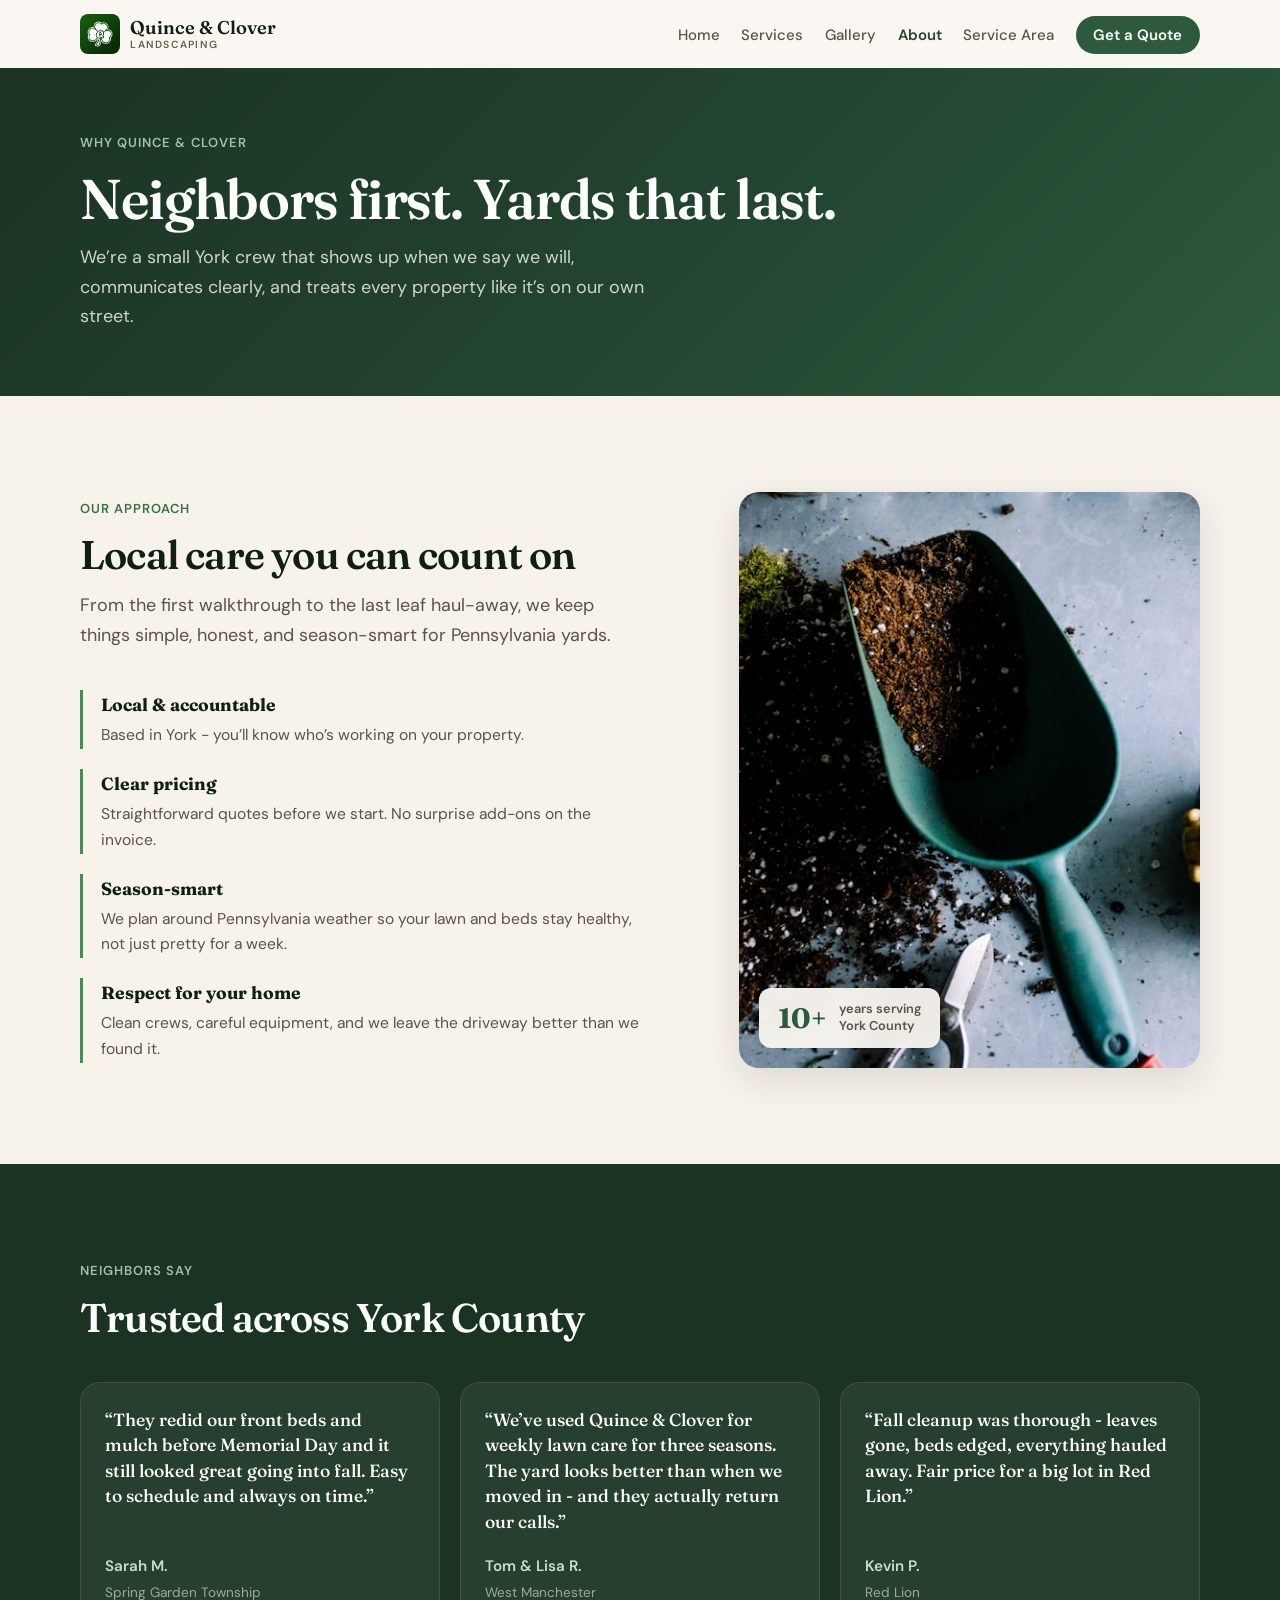
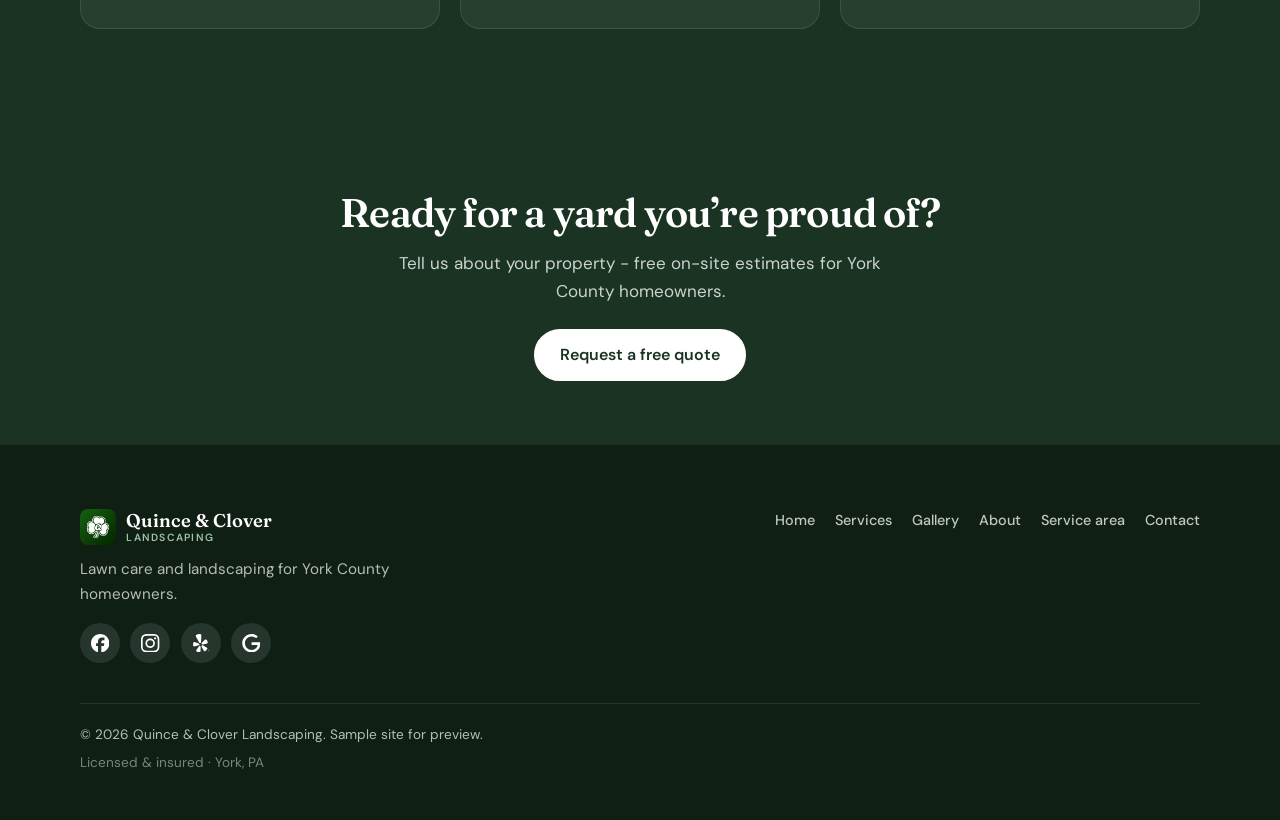
==== commit 9dc55482: "Version 2 Update Fix Logo" ====
--- a/about.html
+++ b/about.html
@@ -16,7 +16,7 @@
   <header class="site-header">
     <nav class="nav" aria-label="Primary">
       <a class="logo" href="index.html">
-        <img class="logo-mark" src="images/logo.png" alt="" width="40" height="40">
+        <img class="logo-mark" src="images/Logo.png" alt="" width="40" height="40">
         <span class="logo-text">Quince &amp; Clover<span class="logo-sub">Landscaping</span></span>
       </a>
       <button class="nav-toggle" type="button" aria-expanded="false" aria-controls="nav-menu" aria-label="Open menu">
@@ -127,7 +127,7 @@
     <div class="container footer-grid">
       <div class="footer-brand">
         <a class="logo logo--footer" href="index.html">
-          <img class="logo-mark" src="images/logo.png" alt="" width="40" height="40">
+          <img class="logo-mark" src="images/Logo.png" alt="" width="40" height="40">
           <span class="logo-text">Quince &amp; Clover<span class="logo-sub">Landscaping</span></span>
         </a>
         <p>Lawn care and landscaping for York County homeowners.</p>
